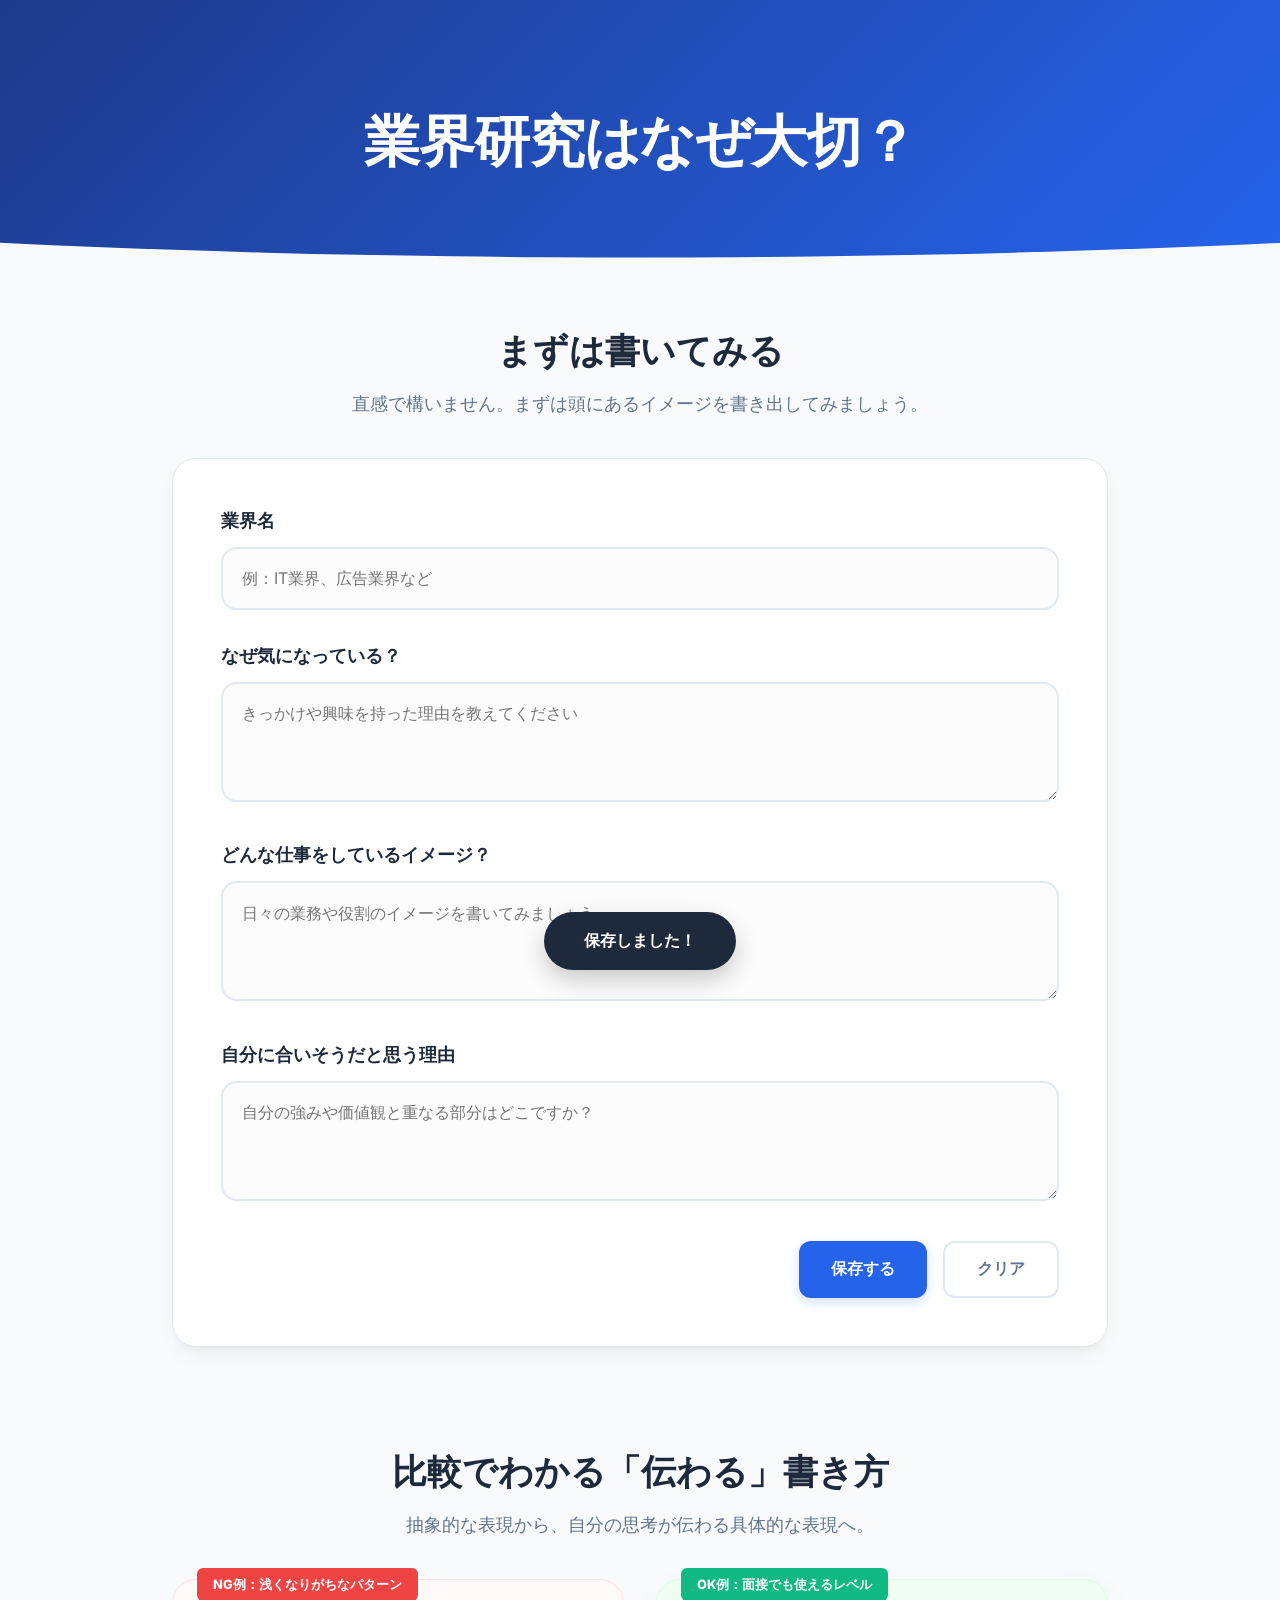
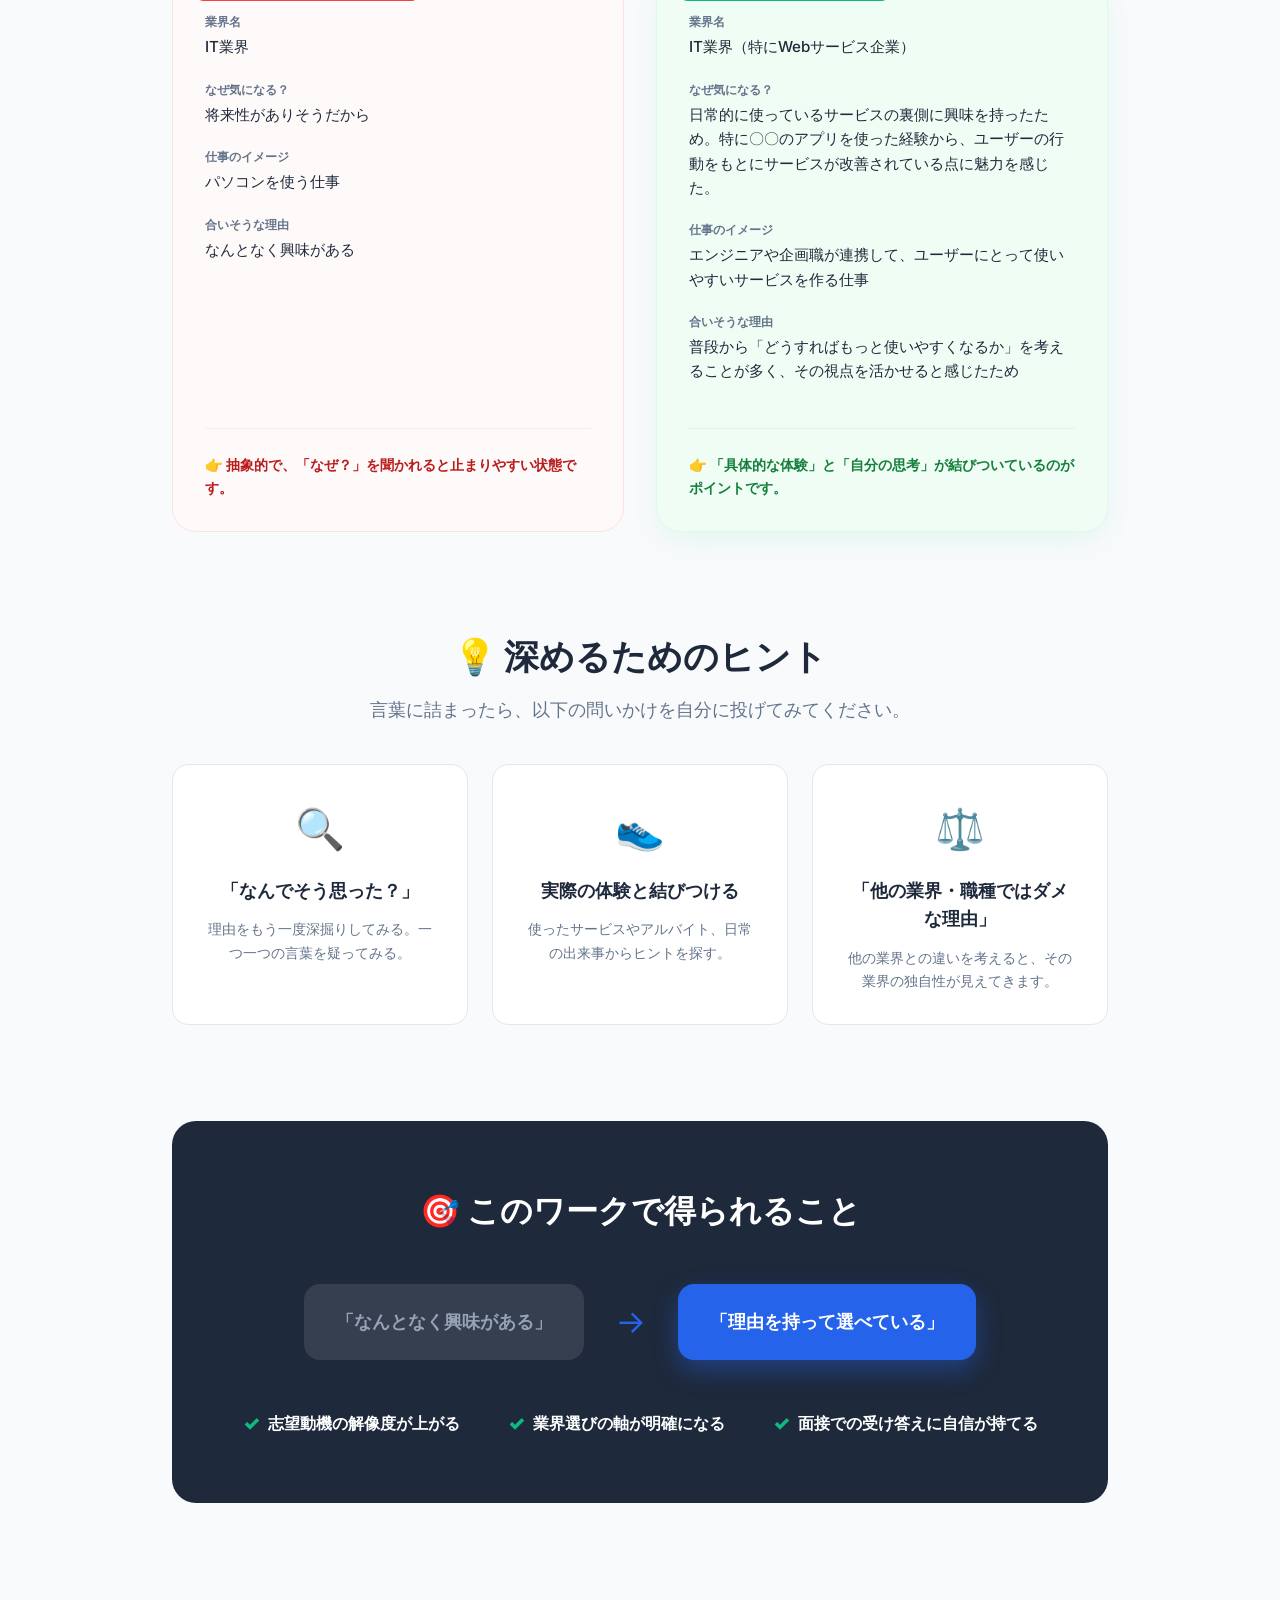
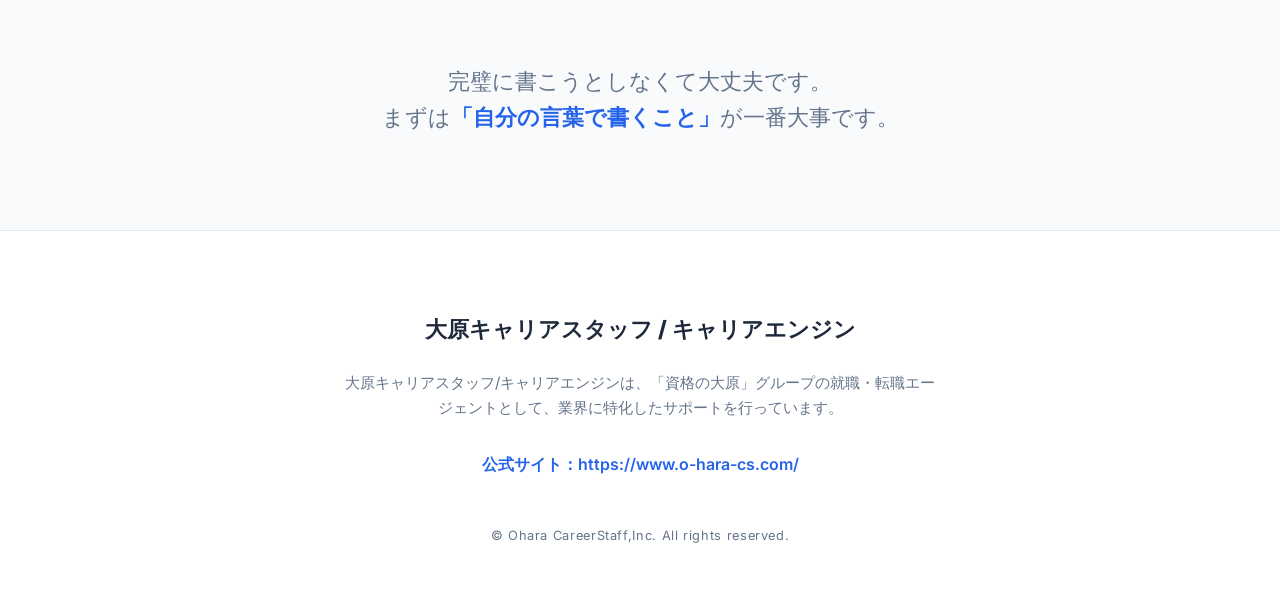
==== work1.html @ e0e8e4a2 "新しいページ導入" ====
<!DOCTYPE html>
<html lang="ja">

<head>
    <meta charset="UTF-8">
    <meta name="viewport" content="width=device-width, initial-scale=1.0">
    <title>業界研究ワーク①：気になる業界を言葉にする</title>
    <meta name="description" content="気になる業界を具体的に言語化するためのステップアップ・ワークシート。">
    <link rel="preconnect" href="https://fonts.googleapis.com">
    <link rel="preconnect" href="https://fonts.gstatic.com" crossorigin>
    <link
        href="https://fonts.googleapis.com/css2?family=Inter:wght@400;500;600;700;800&family=Outfit:wght@400;500;600;700;800&display=swap"
        rel="stylesheet">
    <link rel="stylesheet" href="work1.css">
</head>

<body>
    <header class="hero">
        <div class="container">
            <!-- <span class="badge">Workbook 01</span> -->
            <h1 class="hero-title">業界研究はなぜ大切？</h1>
            <!-- <p class="hero-subtitle">気になる業界を言葉にする</p> -->
        </div>
    </header>

    <main class="container">
        <!-- STEP 1 Section -->
        <section class="section animate-in">
            <div class="section-header">
                <h2 class="section-title">まずは書いてみる</h2>
                <p class="section-desc">直感で構いません。まずは頭にあるイメージを書き出してみましょう。</p>
            </div>

            <div class="worksheet-card">
                <form id="worksheet-form">
                    <div class="input-group">
                        <label for="industry-name">業界名</label>
                        <input type="text" id="industry-name" name="industry" placeholder="例：IT業界、広告業界など">
                    </div>
                    <div class="input-group">
                        <label for="why-interested">なぜ気になっている？</label>
                        <textarea id="why-interested" name="why" placeholder="きっかけや興味を持った理由を教えてください"></textarea>
                    </div>
                    <div class="input-group">
                        <label for="job-image">どんな仕事をしているイメージ？</label>
                        <textarea id="job-image" name="image" placeholder="日々の業務や役割のイメージを書いてみましょう"></textarea>
                    </div>
                    <div class="input-group">
                        <label for="why-suits">自分に合いそうだと思う理由</label>
                        <textarea id="why-suits" name="suits" placeholder="自分の強みや価値観と重なる部分はどこですか？"></textarea>
                    </div>

                    <div class="form-actions">
                        <button type="button" id="save-btn" class="btn btn-primary">保存する</button>
                        <button type="button" id="clear-btn" class="btn btn-outline">クリア</button>
                    </div>
                </form>
            </div>
        </section>

        <!-- Example Section -->
        <section class="section animate-in">
            <div class="section-header">
                <h2 class="section-title">比較でわかる「伝わる」書き方</h2>
                <p class="section-desc">抽象的な表現から、自分の思考が伝わる具体的な表現へ。</p>
            </div>

            <div class="example-grid">
                <!-- NG Example -->
                <div class="example-card ng">
                    <div class="card-badge">NG例：浅くなりがちなパターン</div>
                    <div class="example-content">
                        <div class="example-item">
                            <span class="item-label">業界名</span>
                            <p>IT業界</p>
                        </div>
                        <div class="example-item">
                            <span class="item-label">なぜ気になる？</span>
                            <p>将来性がありそうだから</p>
                        </div>
                        <div class="example-item">
                            <span class="item-label">仕事のイメージ</span>
                            <p>パソコンを使う仕事</p>
                        </div>
                        <div class="example-item">
                            <span class="item-label">合いそうな理由</span>
                            <p>なんとなく興味がある</p>
                        </div>
                    </div>
                    <div class="example-footer">
                        <p class="advice">👉 抽象的で、「なぜ？」を聞かれると止まりやすい状態です。</p>
                    </div>
                </div>

                <!-- OK Example -->
                <div class="example-card ok">
                    <div class="card-badge">OK例：面接でも使えるレベル</div>
                    <div class="example-content">
                        <div class="example-item">
                            <span class="item-label">業界名</span>
                            <p>IT業界（特にWebサービス企業）</p>
                        </div>
                        <div class="example-item">
                            <span class="item-label">なぜ気になる？</span>
                            <p>日常的に使っているサービスの裏側に興味を持ったため。特に〇〇のアプリを使った経験から、ユーザーの行動をもとにサービスが改善されている点に魅力を感じた。</p>
                        </div>
                        <div class="example-item">
                            <span class="item-label">仕事のイメージ</span>
                            <p>エンジニアや企画職が連携して、ユーザーにとって使いやすいサービスを作る仕事</p>
                        </div>
                        <div class="example-item">
                            <span class="item-label">合いそうな理由</span>
                            <p>普段から「どうすればもっと使いやすくなるか」を考えることが多く、その視点を活かせると感じたため</p>
                        </div>
                    </div>
                    <div class="example-footer">
                        <p class="advice">👉 「具体的な体験」と「自分の思考」が結びついているのがポイントです。</p>
                    </div>
                </div>
            </div>
        </section>

        <!-- Deep Dive Hints -->
        <section class="section animate-in">
            <div class="section-header">
                <h2 class="section-title">💡 深めるためのヒント</h2>
                <p class="section-desc">言葉に詰まったら、以下の問いかけを自分に投げてみてください。</p>
            </div>
            <div class="hint-grid">
                <div class="hint-card">
                    <div class="hint-icon">🔍</div>
                    <h3>「なんでそう思った？」</h3>
                    <p>理由をもう一度深掘りしてみる。一つ一つの言葉を疑ってみる。</p>
                </div>
                <div class="hint-card">
                    <div class="hint-icon">👟</div>
                    <h3>実際の体験と結びつける</h3>
                    <p>使ったサービスやアルバイト、日常の出来事からヒントを探す。</p>
                </div>
                <div class="hint-card">
                    <div class="hint-icon">⚖️</div>
                    <h3>「他の業界・職種ではダメな理由」</h3>
                    <p>他の業界との違いを考えると、その業界の独自性が見えてきます。</p>
                </div>
            </div>
        </section>

        <!-- Goals / Benefits -->
        <section class="section animate-in">
            <div class="goal-box">
                <h2 class="goal-title">🎯 このワークで得られること</h2>
                <div class="goal-flow">
                    <div class="flow-item from">「なんとなく興味がある」</div>
                    <div class="flow-arrow">→</div>
                    <div class="flow-item to">「理由を持って選べている」</div>
                </div>
                <ul class="benefit-list">
                    <li>志望動機の解像度が上がる</li>
                    <li>業界選びの軸が明確になる</li>
                    <li>面接での受け答えに自信が持てる</li>
                </ul>
            </div>
        </section>

        <div class="closing-message animate-in">
            <p>完璧に書こうとしなくて大丈夫です。<br>まずは<strong>「自分の言葉で書くこと」</strong>が一番大事です。</p>
        </div>
    </main>

    <footer class="main-footer">
        <div class="footer-container">
            <div class="brand-display">
                <span class="brand-text">大原キャリアスタッフ / キャリアエンジン</span>
            </div>
            <p class="footer-desc">大原キャリアスタッフ/キャリアエンジンは、「資格の大原」グループの就職・転職エージェントとして、業界に特化したサポートを行っています。</p>
            <div class="footer-links">
                <a href="https://www.o-hara-cs.com/" target="_blank">公式サイト：https://www.o-hara-cs.com/</a>
            </div>
            <p class="copyright">© Ohara CareerStaff,Inc. All rights reserved.</p>
        </div>
    </footer>

    <div id="toast" class="toast">保存しました！</div>

    <script src="work1.js"></script>
</body>

</html>
---- work1.css ----
:root {
    --primary: #2563eb;
    --primary-light: #60a5fa;
    --primary-dark: #1e40af;
    --accent: #f59e0b;
    --success: #10b981;
    --error: #ef4444;
    --bg-main: #f8fafc;
    --bg-white: #ffffff;
    --text-main: #1e293b;
    --text-muted: #64748b;
    --border: #e2e8f0;
    --radius-lg: 24px;
    --radius-md: 16px;
    --shadow: 0 10px 25px -5px rgba(0, 0, 0, 0.05), 0 8px 10px -6px rgba(0, 0, 0, 0.05);
    --shadow-hover: 0 20px 25px -5px rgba(0, 0, 0, 0.1), 0 10px 10px -5px rgba(0, 0, 0, 0.04);
}

* {
    margin: 0;
    padding: 0;
    box-sizing: border-box;
}

body {
    font-family: 'Inter', 'Outfit', -apple-system, sans-serif;
    color: var(--text-main);
    background-color: var(--bg-main);
    line-height: 1.6;
    overflow-x: hidden;
}

.container {
    max-width: 1000px;
    margin: 0 auto;
    padding: 0 2rem;
}

/* Hero Section */
.hero {
    background: linear-gradient(135deg, #1e3a8a 0%, #2563eb 100%);
    color: white;
    padding: 6rem 0 4rem;
    text-align: center;
    position: relative;
    margin-bottom: 4rem;
    clip-path: ellipse(150% 100% at 50% 0%);
}

.badge {
    background: rgba(255, 255, 255, 0.2);
    padding: 0.5rem 1.2rem;
    border-radius: 100px;
    font-size: 0.8rem;
    font-weight: 700;
    text-transform: uppercase;
    letter-spacing: 0.1em;
    display: inline-block;
    margin-bottom: 1.5rem;
    backdrop-filter: blur(4px);
}

.hero-title {
    font-family: 'Outfit', sans-serif;
    font-size: 3.5rem;
    font-weight: 800;
    margin-bottom: 0.5rem;
    letter-spacing: -0.02em;
}

.hero-subtitle {
    font-size: 1.5rem;
    opacity: 0.9;
    font-weight: 500;
}

/* Sections */
.section {
    margin-bottom: 6rem;
}

.section-header {
    margin-bottom: 2.5rem;
    text-align: center;
}

.section-title {
    font-size: 2.2rem;
    font-weight: 800;
    margin-bottom: 0.75rem;
    display: flex;
    align-items: center;
    justify-content: center;
    gap: 1rem;
}

.step-num {
    background: var(--primary);
    color: white;
    padding: 0.2rem 1rem;
    border-radius: 8px;
    font-size: 1rem;
}

.section-desc {
    color: var(--text-muted);
    font-size: 1.1rem;
    max-width: 600px;
    margin: 0 auto;
}

/* Worksheet Card */
.worksheet-card {
    background: var(--bg-white);
    border-radius: var(--radius-lg);
    padding: 3rem;
    box-shadow: var(--shadow);
    border: 1px solid var(--border);
}

.input-group {
    margin-bottom: 2rem;
}

.input-group label {
    display: block;
    font-weight: 700;
    margin-bottom: 0.75rem;
    color: var(--text-main);
    font-size: 1.1rem;
}

.input-group input, 
.input-group textarea {
    width: 100%;
    padding: 1.2rem;
    border: 2px solid var(--border);
    border-radius: var(--radius-md);
    font-family: inherit;
    font-size: 1rem;
    transition: all 0.3s ease;
    background: #fcfcfc;
}

.input-group input:focus, 
.input-group textarea:focus {
    outline: none;
    border-color: var(--primary);
    background: white;
    box-shadow: 0 0 0 4px rgba(37, 99, 235, 0.1);
}

.input-group textarea {
    min-height: 120px;
    resize: vertical;
}

.form-actions {
    display: flex;
    gap: 1rem;
    justify-content: flex-end;
}

.btn {
    padding: 1rem 2rem;
    border-radius: 12px;
    font-weight: 700;
    cursor: pointer;
    transition: all 0.2s ease;
    border: none;
    font-size: 1rem;
}

.btn-primary {
    background: var(--primary);
    color: white;
    box-shadow: 0 4px 12px rgba(37, 99, 235, 0.2);
}

.btn-primary:hover {
    background: var(--primary-dark);
    transform: translateY(-2px);
    box-shadow: 0 6px 15px rgba(37, 99, 235, 0.3);
}

.btn-outline {
    background: transparent;
    border: 2px solid var(--border);
    color: var(--text-muted);
}

.btn-outline:hover {
    background: var(--bg-main);
    border-color: var(--text-muted);
    color: var(--text-main);
}

/* Example Grid */
.example-grid {
    display: grid;
    grid-template-columns: 1fr 1fr;
    gap: 2rem;
}

.example-card {
    border-radius: var(--radius-lg);
    padding: 2rem;
    position: relative;
    display: flex;
    flex-direction: column;
    height: 100%;
}

.example-card.ng {
    background: #fffafa;
    border: 1px solid #fee2e2;
}

.example-card.ok {
    background: #f0fdf4;
    border: 1px solid #dcfce7;
    box-shadow: 0 10px 30px -5px rgba(16, 185, 129, 0.1);
}

.card-badge {
    position: absolute;
    top: -12px;
    left: 24px;
    padding: 0.4rem 1rem;
    border-radius: 6px;
    font-size: 0.8rem;
    font-weight: 800;
    color: white;
}

.ng .card-badge { background: var(--error); }
.ok .card-badge { background: var(--success); }

.example-content {
    flex: 1;
}

.example-item {
    margin-bottom: 1.25rem;
}

.item-label {
    display: block;
    font-size: 0.75rem;
    font-weight: 800;
    text-transform: uppercase;
    color: var(--text-muted);
    margin-bottom: 0.25rem;
}

.example-item p {
    font-weight: 500;
    font-size: 0.95rem;
}

.example-footer {
    margin-top: 1.5rem;
    padding-top: 1.5rem;
    border-top: 1px solid rgba(0, 0, 0, 0.05);
}

.advice {
    font-weight: 700;
    font-size: 0.9rem;
}

.ng .advice { color: #b91c1c; }
.ok .advice { color: #15803d; }

/* Hint Grid */
.hint-grid {
    display: grid;
    grid-template-columns: repeat(3, 1fr);
    gap: 1.5rem;
}

.hint-card {
    background: white;
    padding: 2rem;
    border-radius: var(--radius-md);
    text-align: center;
    border: 1px solid var(--border);
    transition: all 0.3s ease;
}

.hint-card:hover {
    transform: translateY(-5px);
    box-shadow: var(--shadow-hover);
}

.hint-icon {
    font-size: 2.5rem;
    margin-bottom: 1rem;
}

.hint-card h3 {
    font-size: 1.1rem;
    margin-bottom: 0.75rem;
}

.hint-card p {
    font-size: 0.9rem;
    color: var(--text-muted);
}

/* Goal Box */
.goal-box {
    background: #1e293b;
    color: white;
    padding: 4rem;
    border-radius: var(--radius-lg);
    text-align: center;
}

.goal-title {
    font-size: 2rem;
    margin-bottom: 3rem;
}

.goal-flow {
    display: flex;
    align-items: center;
    justify-content: center;
    gap: 2rem;
    margin-bottom: 3rem;
}

.flow-item {
    padding: 1.5rem 2rem;
    border-radius: 16px;
    font-weight: 800;
    font-size: 1.1rem;
}

.flow-item.from {
    background: rgba(255, 255, 255, 0.1);
    color: #94a3b8;
}

.flow-item.to {
    background: var(--primary);
    color: white;
    box-shadow: 0 10px 25px rgba(37, 99, 235, 0.4);
}

.flow-arrow {
    font-size: 2rem;
    color: var(--primary);
}

.benefit-list {
    list-style: none;
    display: flex;
    justify-content: center;
    gap: 3rem;
}

.benefit-list li {
    font-weight: 600;
    display: flex;
    align-items: center;
    gap: 0.5rem;
}

.benefit-list li::before {
    content: "✓";
    color: var(--success);
    font-weight: 900;
    font-size: 1.2rem;
}

/* Closing Message */
.closing-message {
    text-align: center;
    padding: 4rem 0 6rem;
    font-size: 1.4rem;
    color: var(--text-muted);
}

.closing-message strong {
    color: var(--primary);
}

/* Footer */
.main-footer {
    background: white;
    border-top: 1px solid var(--border);
    padding: 5rem 0 3rem;
    text-align: center;
}

.brand-display {
    margin-bottom: 1.5rem;
}

.brand-text {
    font-size: 1.4rem;
    font-weight: 800;
    color: var(--text-main);
}

.footer-desc {
    max-width: 600px;
    margin: 0 auto 2rem;
    color: var(--text-muted);
    font-size: 0.95rem;
}

.footer-links a {
    color: var(--primary);
    text-decoration: none;
    font-weight: 600;
}

.copyright {
    margin-top: 3rem;
    font-size: 0.8rem;
    color: var(--text-muted);
    letter-spacing: 0.05em;
}

/* Toast */
.toast {
    position: fixed;
    bottom: 30px;
    left: 50%;
    transform: translateX(-50%) translateY(100px);
    background: #1e293b;
    color: white;
    padding: 1rem 2.5rem;
    border-radius: 100px;
    font-weight: 600;
    z-index: 1000;
    transition: transform 0.4s cubic-bezier(0.175, 0.885, 0.32, 1.275);
    box-shadow: 0 10px 25px rgba(0, 0, 0, 0.2);
}

.toast.show {
    transform: translateX(-50%) translateY(0);
}

/* Animations */
.animate-in {
    opacity: 0;
    transform: translateY(30px);
    transition: all 0.8s ease-out;
}

.animate-in.visible {
    opacity: 1;
    transform: translateY(0);
}

/* Responsive */
@media (max-width: 768px) {
    .hero-title { font-size: 2.5rem; }
    .hero-subtitle { font-size: 1.1rem; }
    .example-grid { grid-template-columns: 1fr; }
    .hint-grid { grid-template-columns: 1fr; }
    .goal-flow { flex-direction: column; gap: 1rem; }
    .flow-arrow { transform: rotate(90deg); }
    .benefit-list { flex-direction: column; gap: 1rem; align-items: flex-start; }
    .goal-box { padding: 2.5rem 1.5rem; }
    .worksheet-card { padding: 1.5rem; }
}
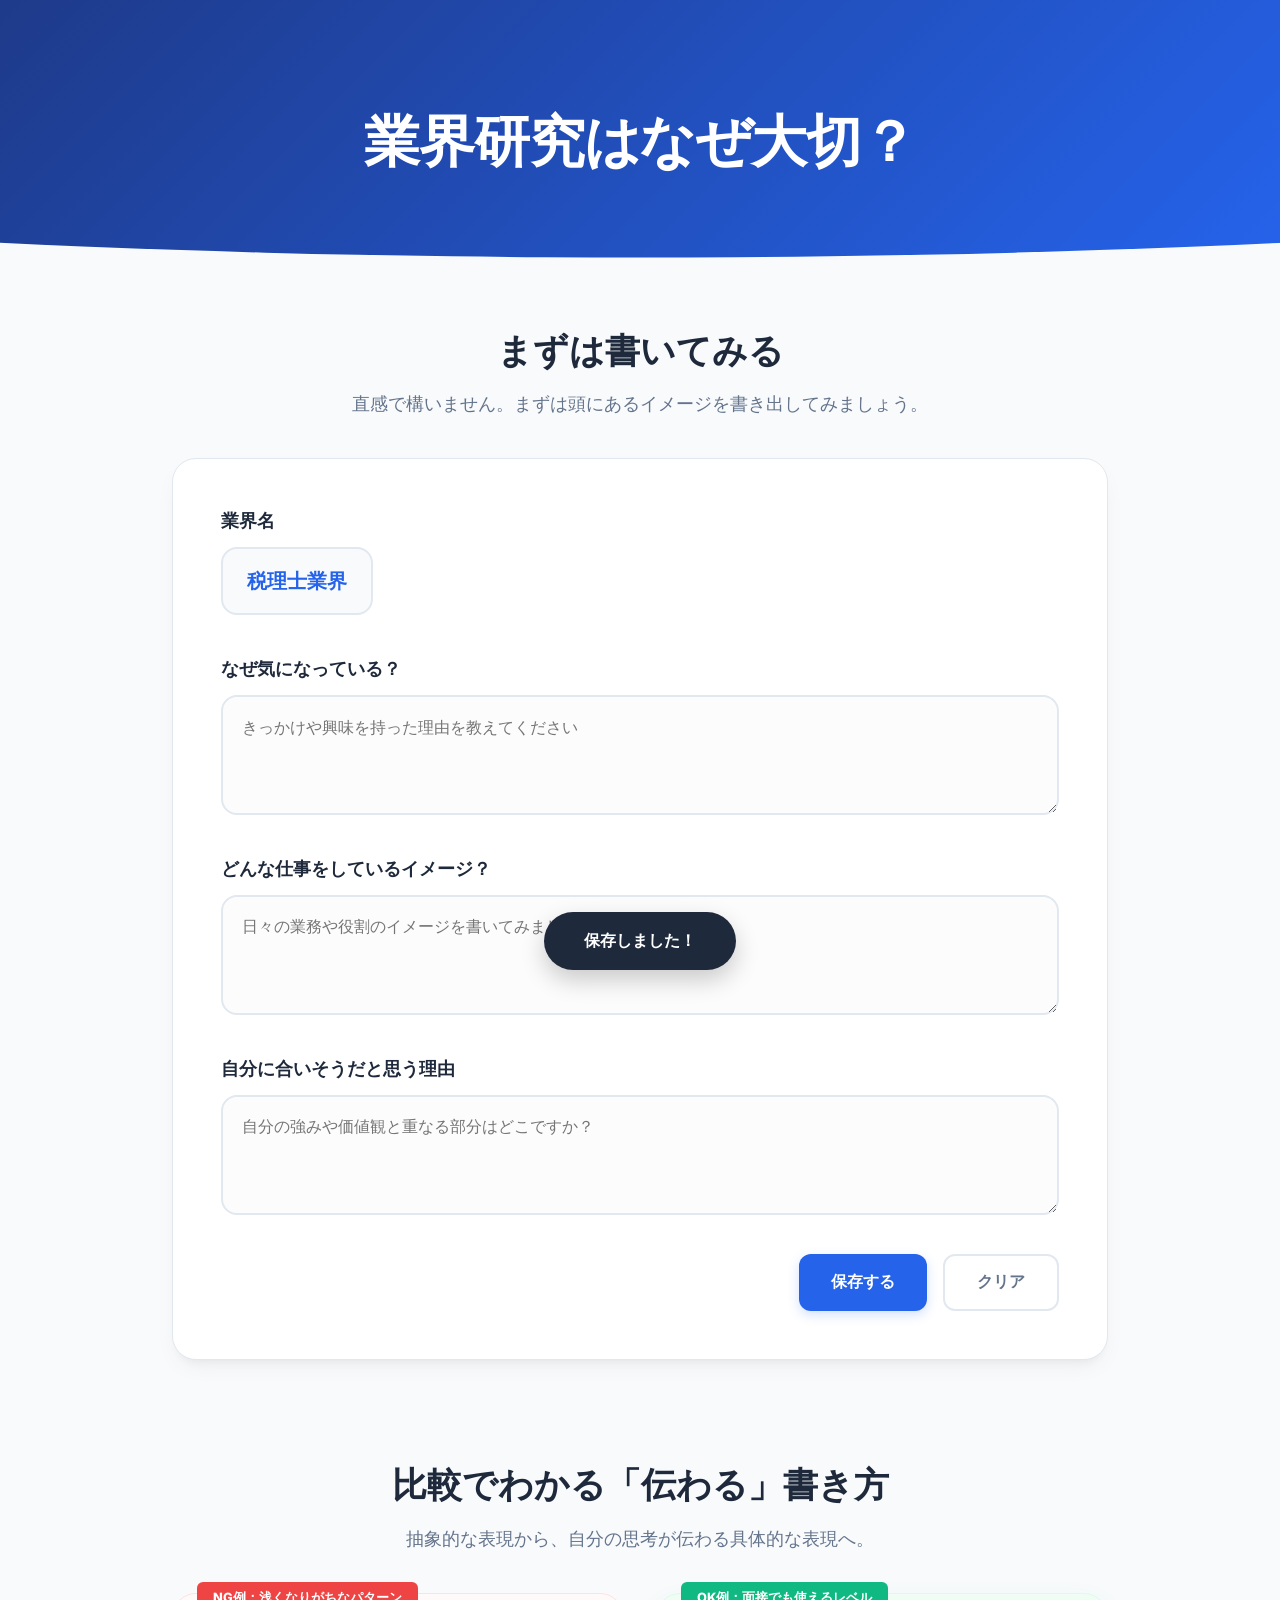
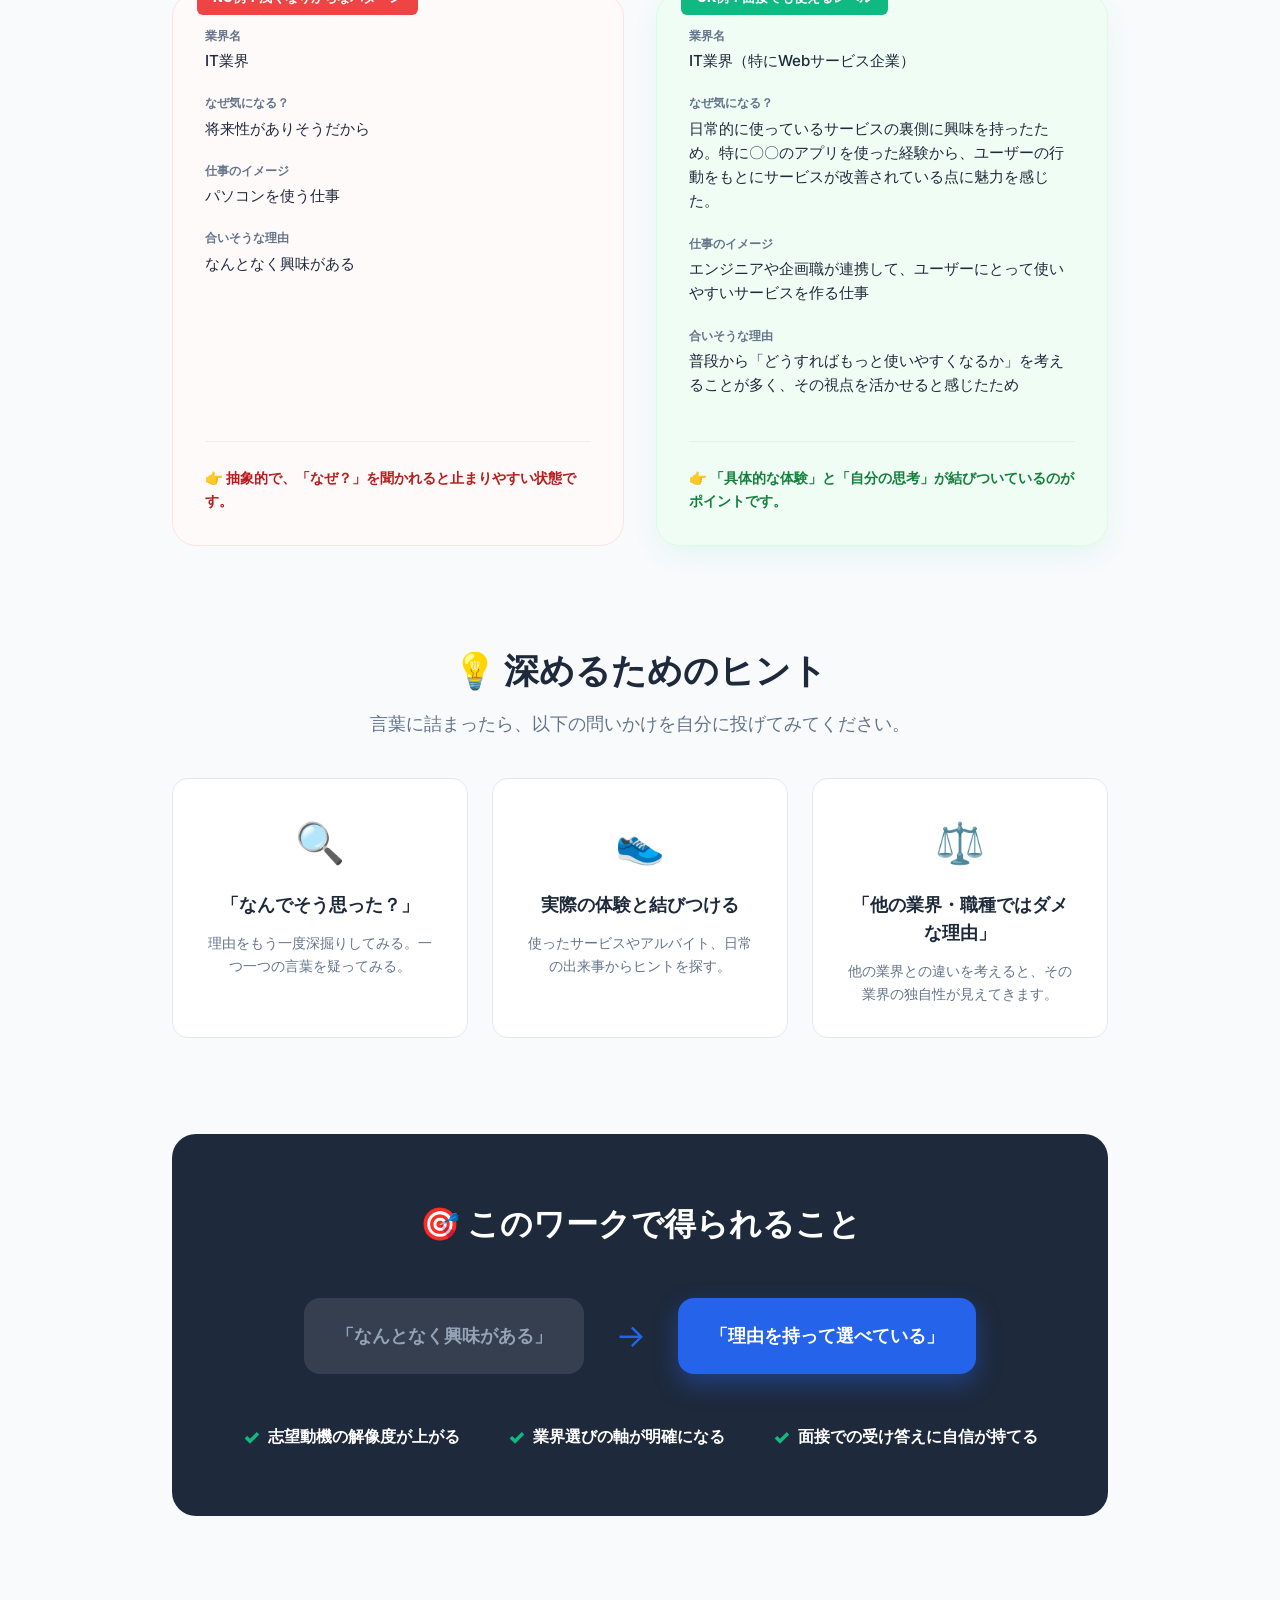
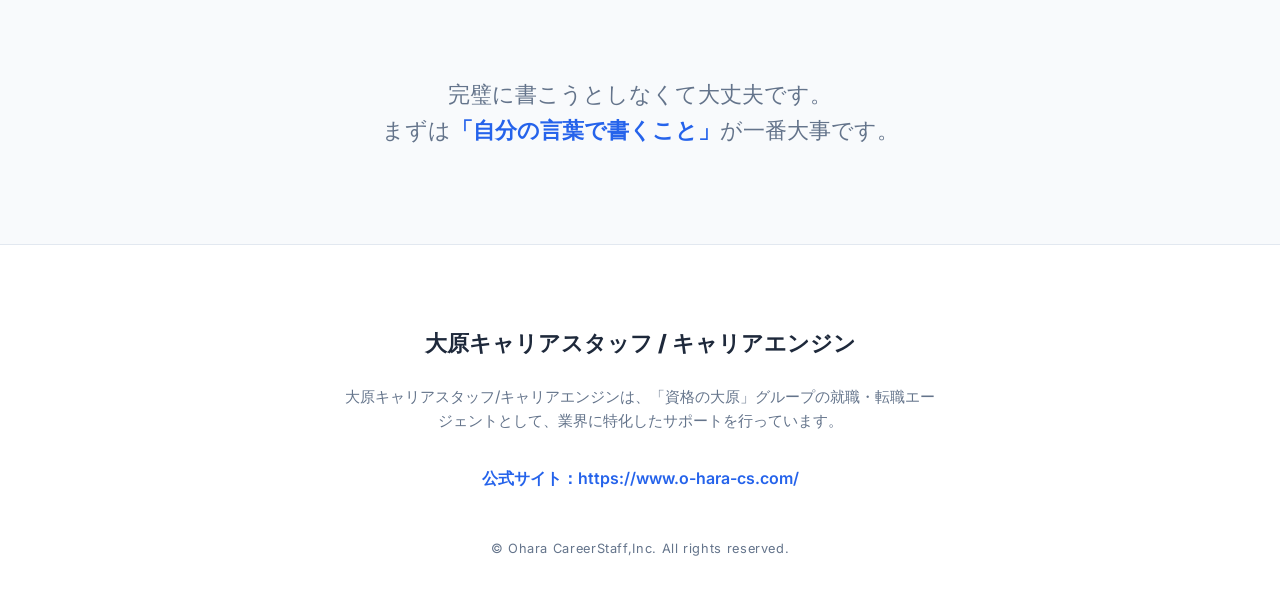
==== commit bae8b46e: "業界名修正" ====
--- a/work1.html
+++ b/work1.html
@@ -35,7 +35,8 @@
                 <form id="worksheet-form">
                     <div class="input-group">
                         <label for="industry-name">業界名</label>
-                        <input type="text" id="industry-name" name="industry" placeholder="例：IT業界、広告業界など">
+                        <div class="fixed-industry">税理士業界</div>
+                        <input type="hidden" name="industry" value="税理士業界">
                     </div>
                     <div class="input-group">
                         <label for="why-interested">なぜ気になっている？</label>
--- a/work1.css
+++ b/work1.css
@@ -150,6 +150,18 @@
     box-shadow: 0 0 0 4px rgba(37, 99, 235, 0.1);
 }
 
+.fixed-industry {
+    font-size: 1.25rem;
+    font-weight: 800;
+    color: var(--primary);
+    background: var(--bg-main);
+    padding: 1rem 1.5rem;
+    border-radius: var(--radius-md);
+    border: 2px solid var(--border);
+    display: inline-block;
+    margin-bottom: 0.5rem;
+}
+
 .input-group textarea {
     min-height: 120px;
     resize: vertical;
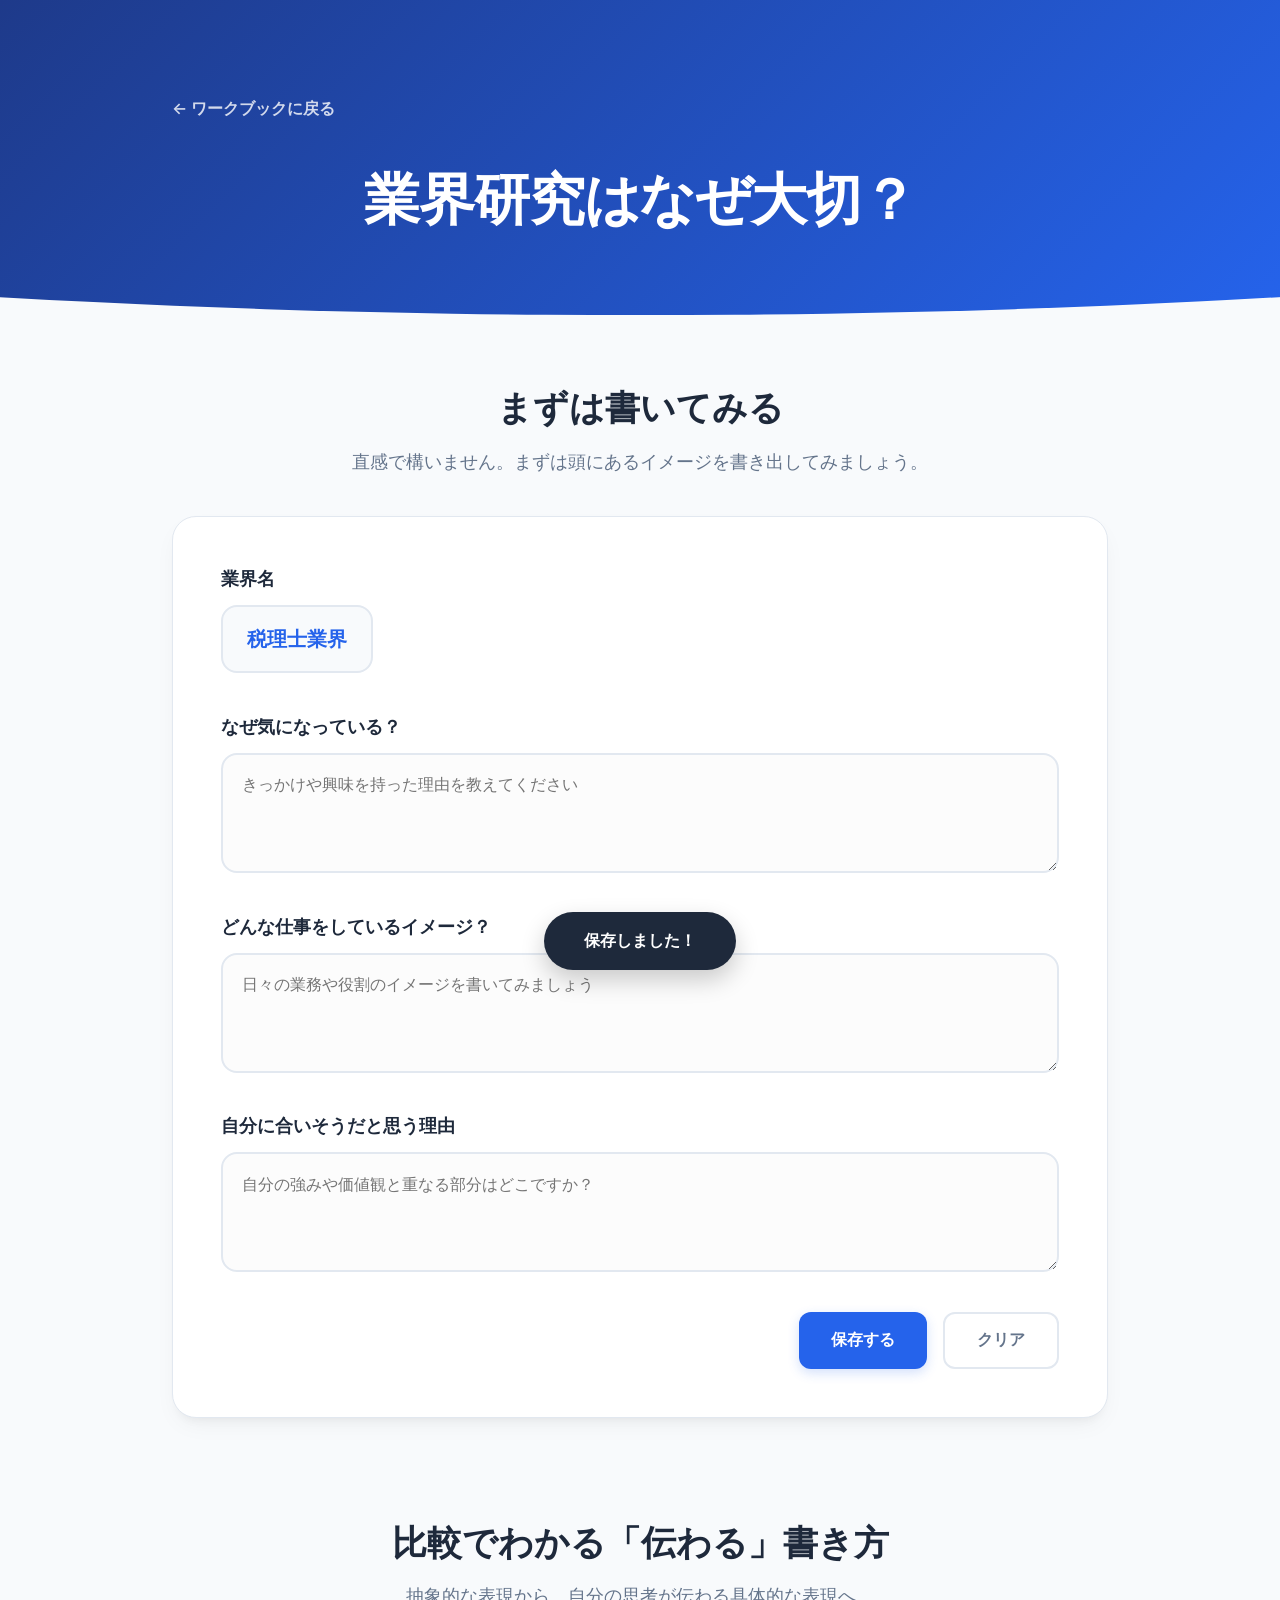
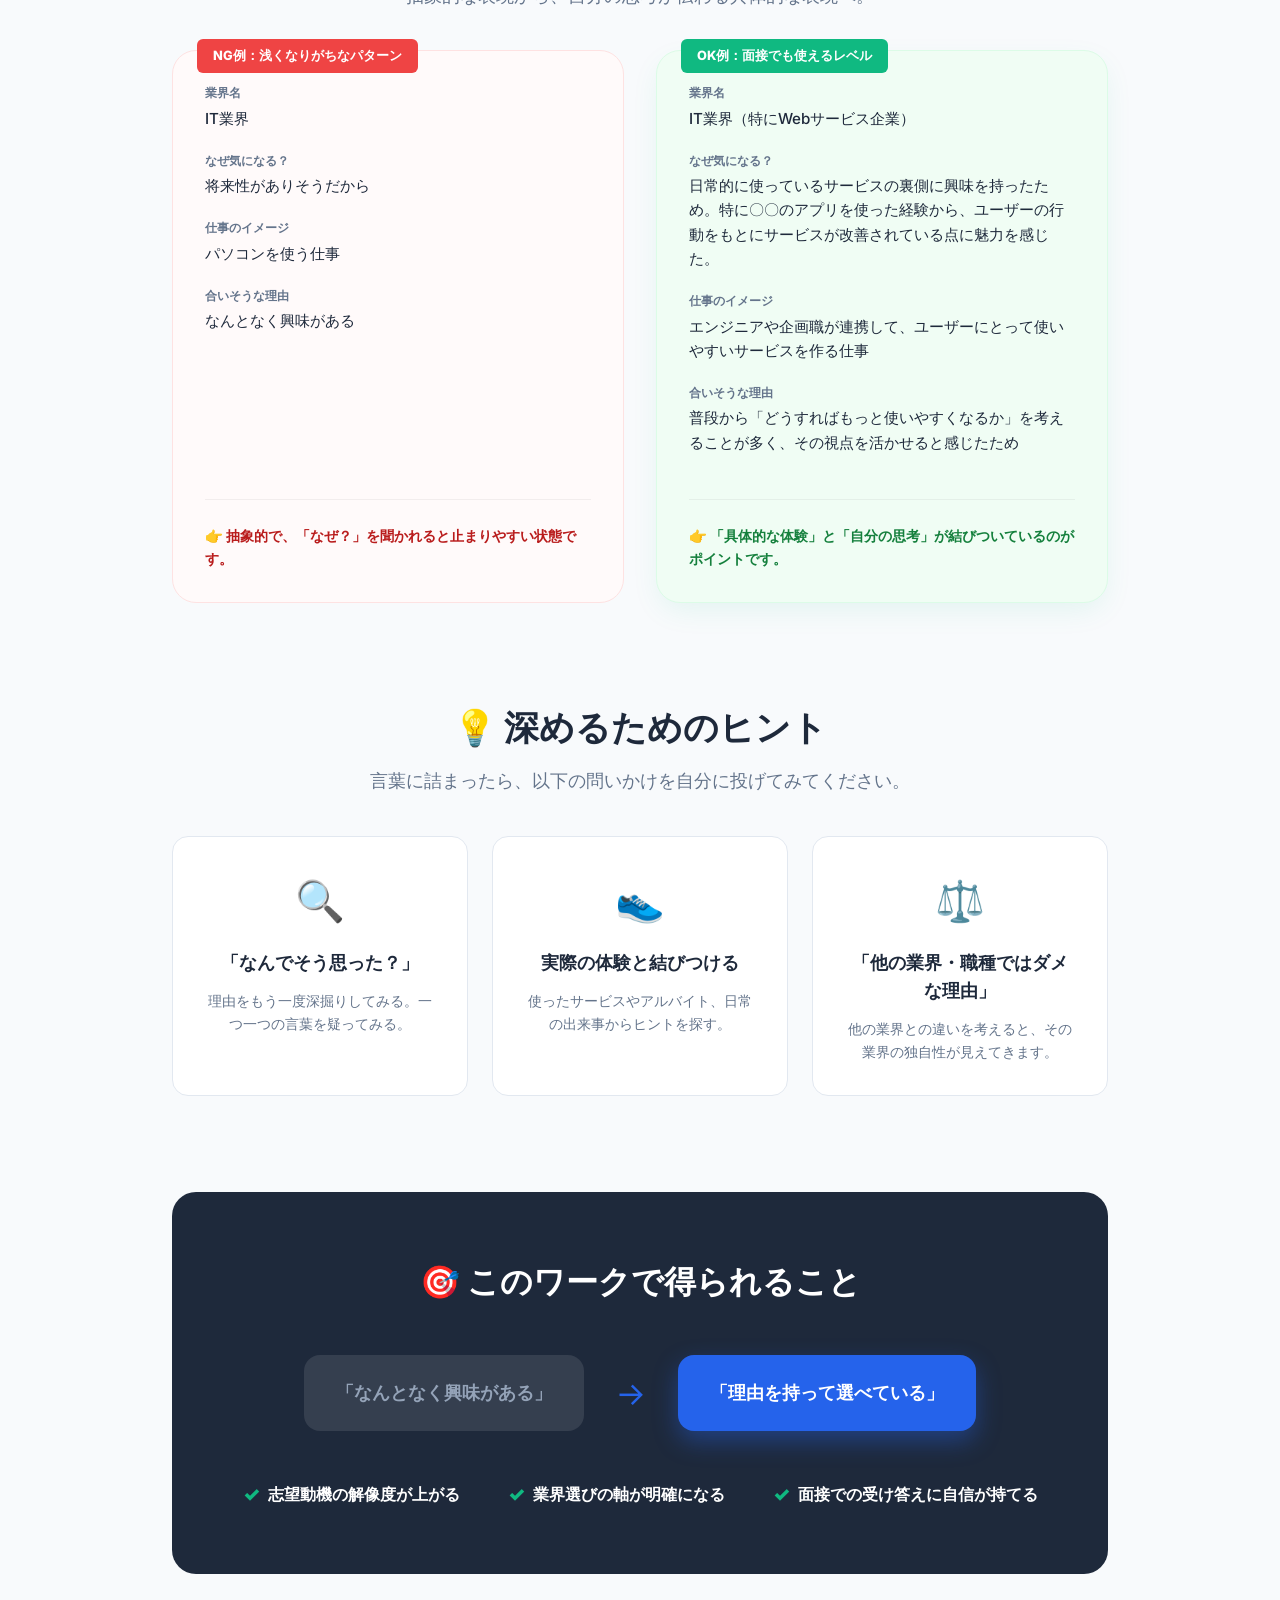
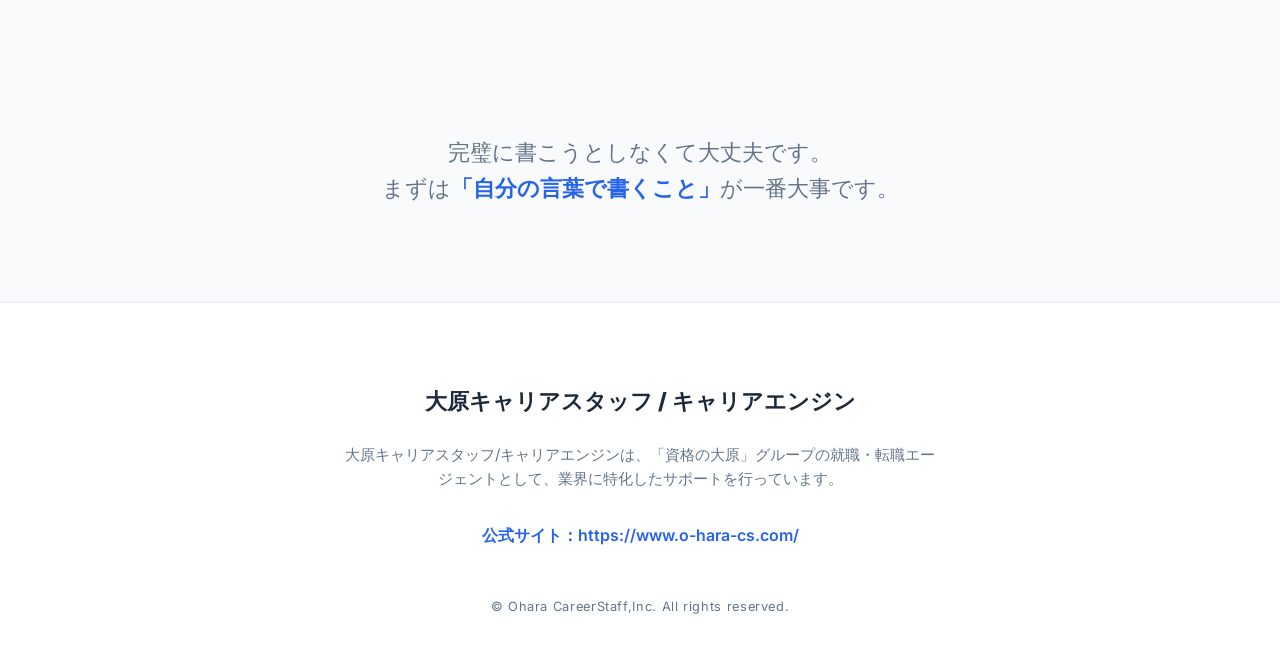
==== commit 99cb264b: "業界研究を始める前に OK・NG例の提示" ====
--- a/work1.html
+++ b/work1.html
@@ -17,6 +17,11 @@
 <body>
     <header class="hero">
         <div class="container">
+            <div style="text-align: left; margin-bottom: 2rem;">
+                <a href="index.html" style="color: rgba(255,255,255,0.8); text-decoration: none; font-weight: 600; display: inline-flex; align-items: center; gap: 0.5rem; transition: color 0.2s;">
+                    <span>← ワークブックに戻る</span>
+                </a>
+            </div>
             <!-- <span class="badge">Workbook 01</span> -->
             <h1 class="hero-title">業界研究はなぜ大切？</h1>
             <!-- <p class="hero-subtitle">気になる業界を言葉にする</p> -->
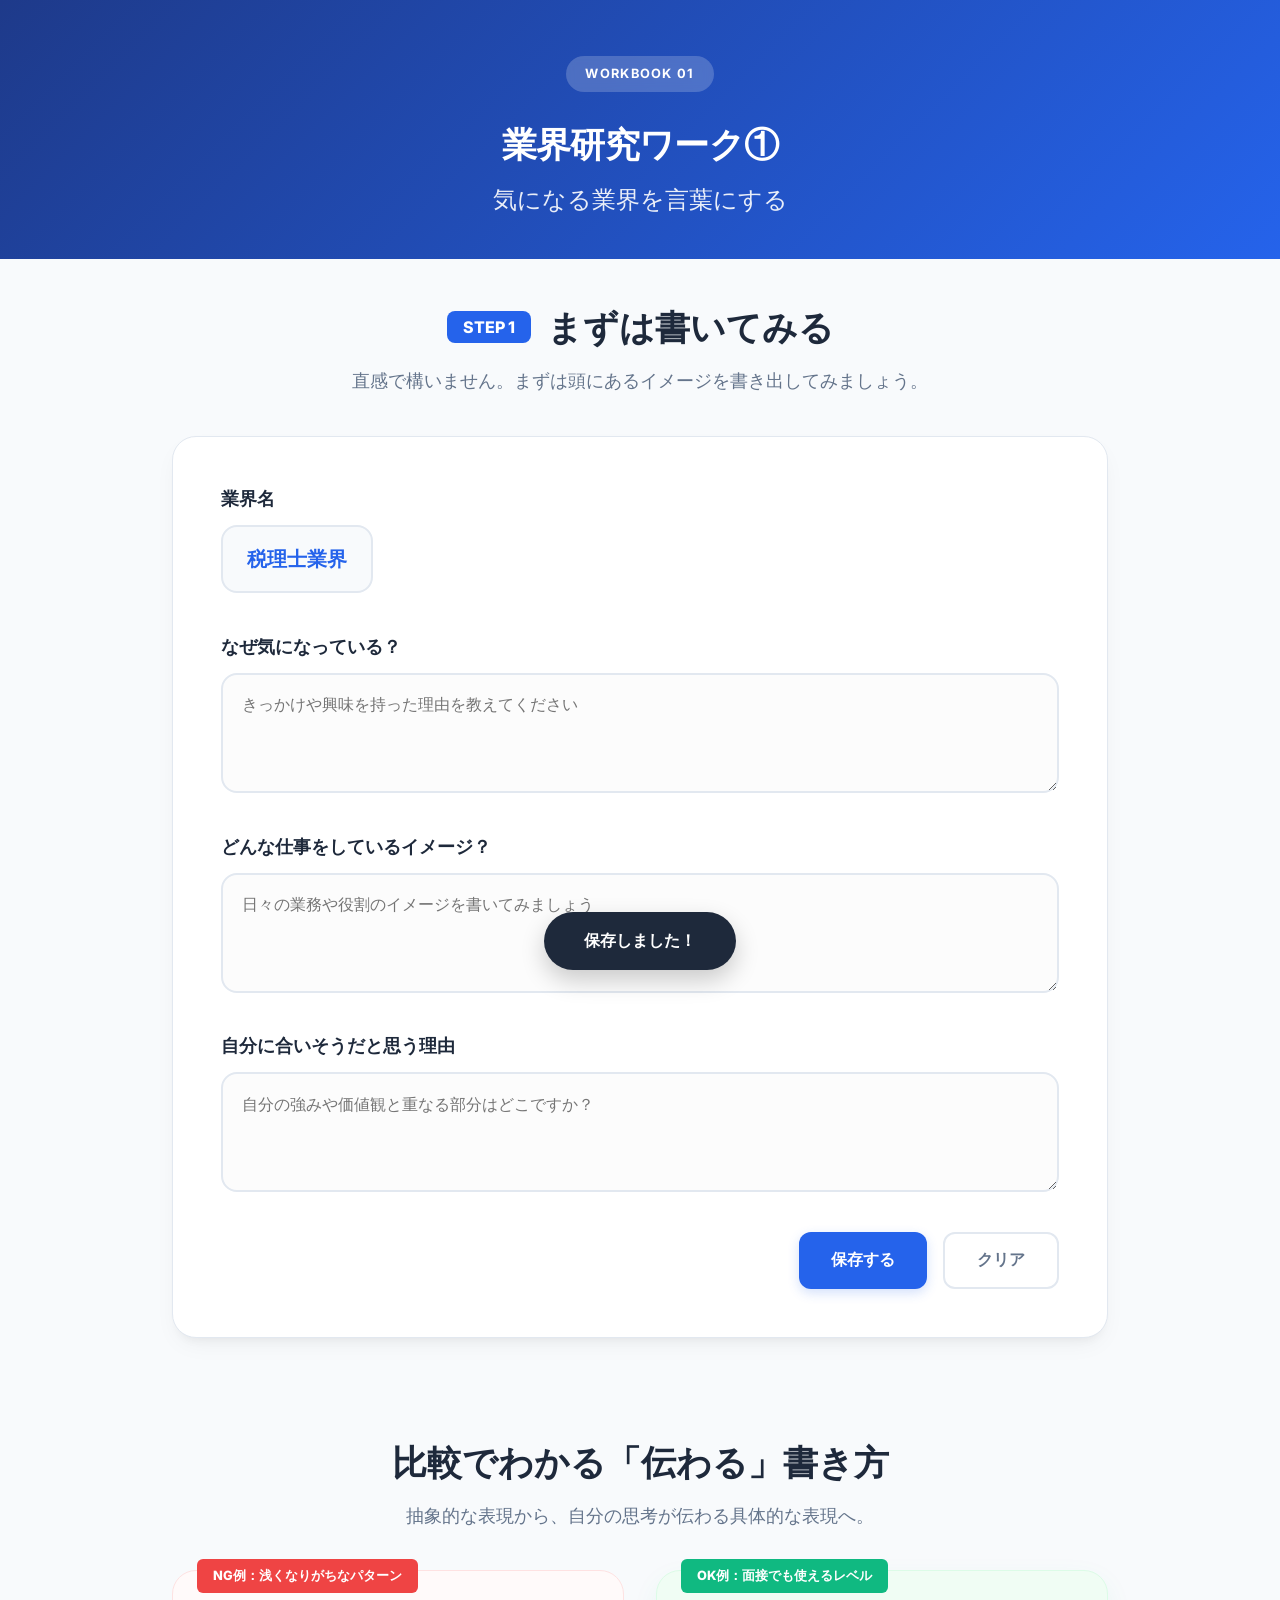
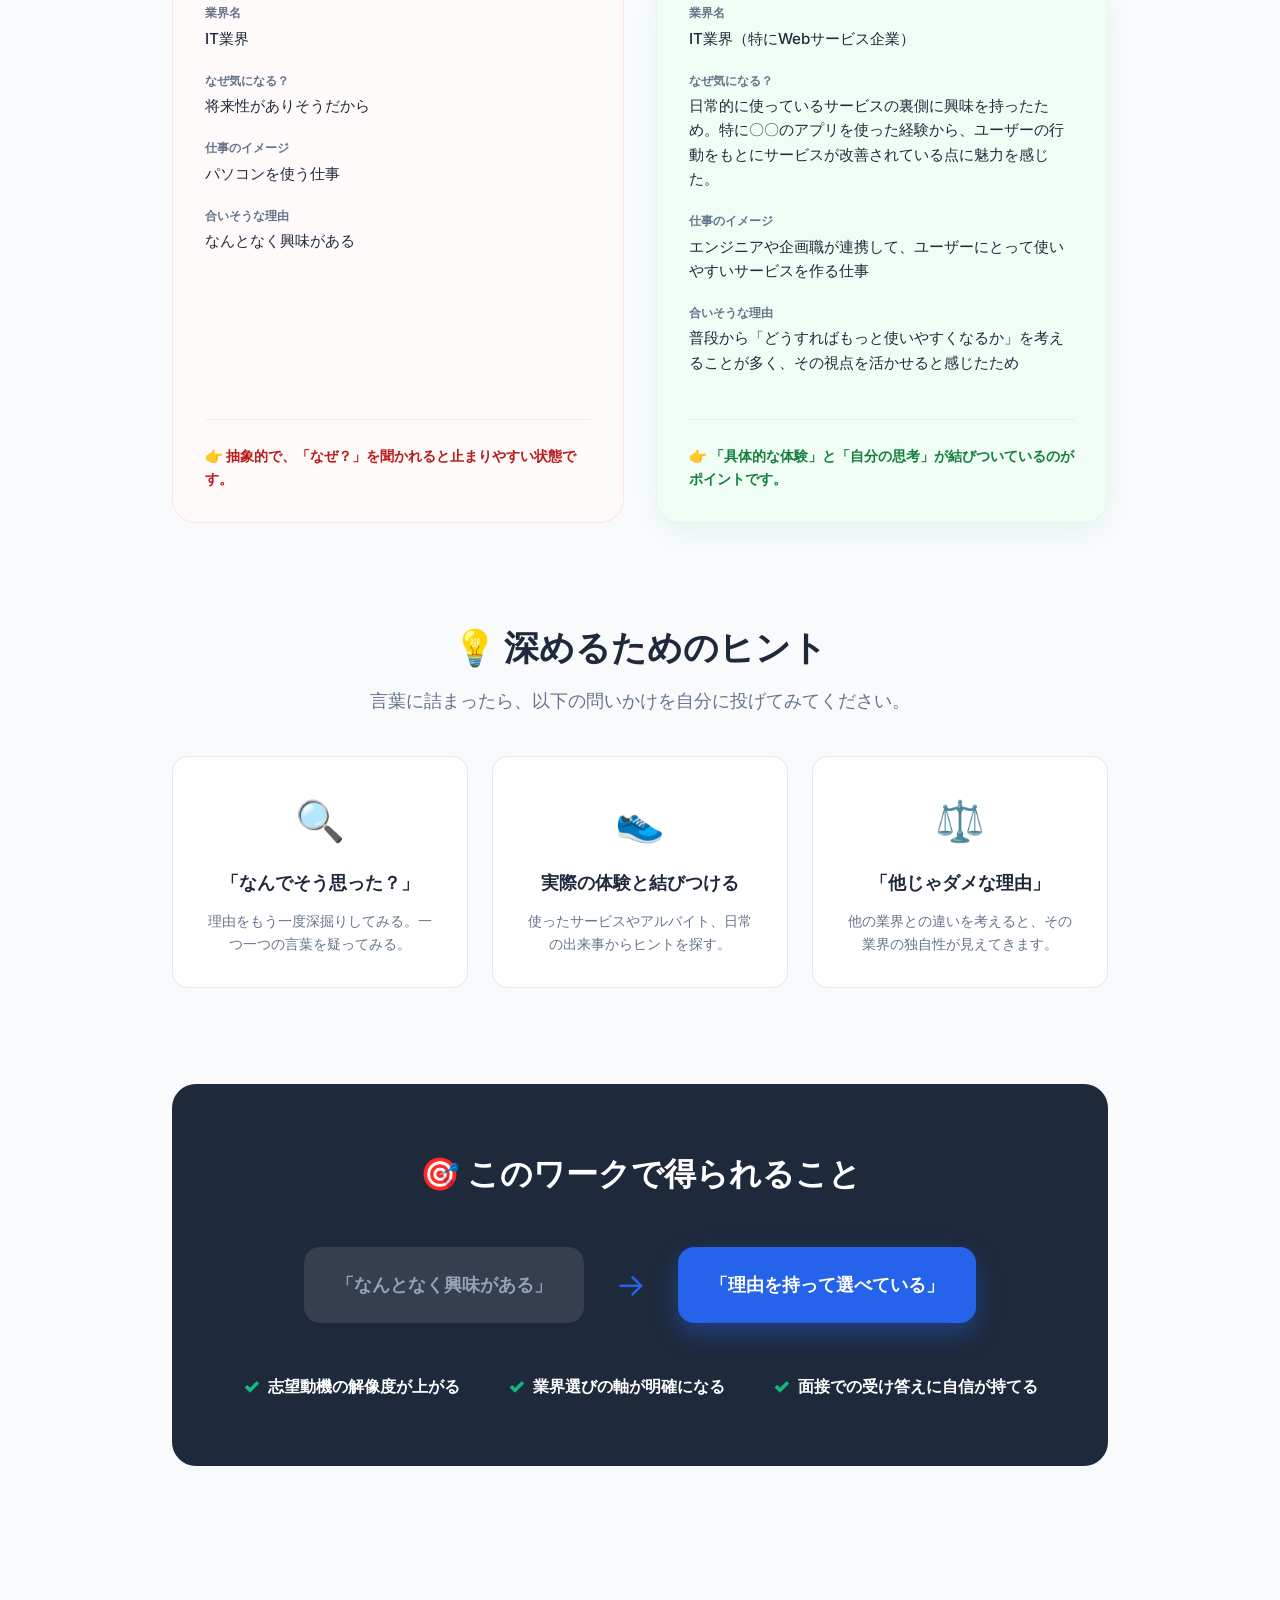
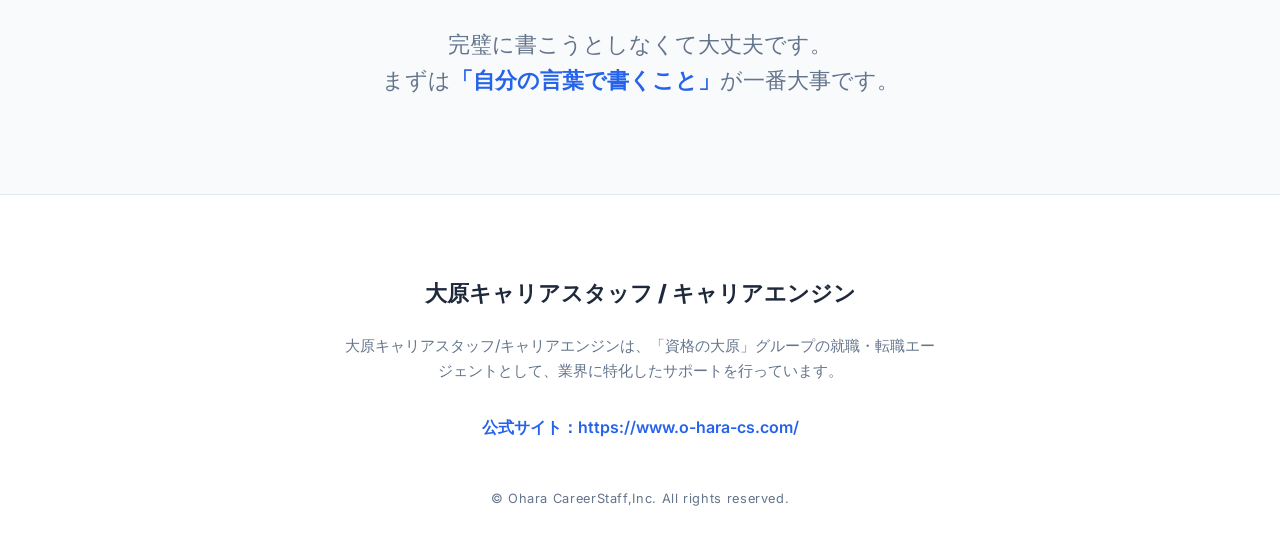
==== commit 7845554e: "修正" ====
--- a/work1.html
+++ b/work1.html
@@ -1,6 +1,5 @@
 <!DOCTYPE html>
 <html lang="ja">
-
 <head>
     <meta charset="UTF-8">
     <meta name="viewport" content="width=device-width, initial-scale=1.0">
@@ -8,23 +7,15 @@
     <meta name="description" content="気になる業界を具体的に言語化するためのステップアップ・ワークシート。">
     <link rel="preconnect" href="https://fonts.googleapis.com">
     <link rel="preconnect" href="https://fonts.gstatic.com" crossorigin>
-    <link
-        href="https://fonts.googleapis.com/css2?family=Inter:wght@400;500;600;700;800&family=Outfit:wght@400;500;600;700;800&display=swap"
-        rel="stylesheet">
+    <link href="https://fonts.googleapis.com/css2?family=Inter:wght@400;500;600;700;800&family=Outfit:wght@400;500;600;700;800&display=swap" rel="stylesheet">
     <link rel="stylesheet" href="work1.css">
 </head>
-
 <body>
     <header class="hero">
         <div class="container">
-            <div style="text-align: left; margin-bottom: 2rem;">
-                <a href="index.html" style="color: rgba(255,255,255,0.8); text-decoration: none; font-weight: 600; display: inline-flex; align-items: center; gap: 0.5rem; transition: color 0.2s;">
-                    <span>← ワークブックに戻る</span>
-                </a>
-            </div>
-            <!-- <span class="badge">Workbook 01</span> -->
-            <h1 class="hero-title">業界研究はなぜ大切？</h1>
-            <!-- <p class="hero-subtitle">気になる業界を言葉にする</p> -->
+            <span class="badge">Workbook 01</span>
+            <h1 class="hero-title">業界研究ワーク①</h1>
+            <p class="hero-subtitle">気になる業界を言葉にする</p>
         </div>
     </header>
 
@@ -32,7 +23,7 @@
         <!-- STEP 1 Section -->
         <section class="section animate-in">
             <div class="section-header">
-                <h2 class="section-title">まずは書いてみる</h2>
+                <h2 class="section-title"><span class="step-num">STEP 1</span> まずは書いてみる</h2>
                 <p class="section-desc">直感で構いません。まずは頭にあるイメージを書き出してみましょう。</p>
             </div>
 
@@ -55,7 +46,7 @@
                         <label for="why-suits">自分に合いそうだと思う理由</label>
                         <textarea id="why-suits" name="suits" placeholder="自分の強みや価値観と重なる部分はどこですか？"></textarea>
                     </div>
-
+                    
                     <div class="form-actions">
                         <button type="button" id="save-btn" class="btn btn-primary">保存する</button>
                         <button type="button" id="clear-btn" class="btn btn-outline">クリア</button>
@@ -145,7 +136,7 @@
                 </div>
                 <div class="hint-card">
                     <div class="hint-icon">⚖️</div>
-                    <h3>「他の業界・職種ではダメな理由」</h3>
+                    <h3>「他じゃダメな理由」</h3>
                     <p>他の業界との違いを考えると、その業界の独自性が見えてきます。</p>
                 </div>
             </div>
@@ -190,5 +181,4 @@
 
     <script src="work1.js"></script>
 </body>
-
-</html>+</html>
--- a/work1.css
+++ b/work1.css
@@ -40,11 +40,10 @@
 .hero {
     background: linear-gradient(135deg, #1e3a8a 0%, #2563eb 100%);
     color: white;
-    padding: 6rem 0 4rem;
+    padding: 3.5rem 0 2.5rem;
     text-align: center;
     position: relative;
-    margin-bottom: 4rem;
-    clip-path: ellipse(150% 100% at 50% 0%);
+    margin-bottom: 2.5rem;
 }
 
 .badge {
@@ -62,7 +61,7 @@
 
 .hero-title {
     font-family: 'Outfit', sans-serif;
-    font-size: 3.5rem;
+    font-size: 2.2rem;
     font-weight: 800;
     margin-bottom: 0.5rem;
     letter-spacing: -0.02em;
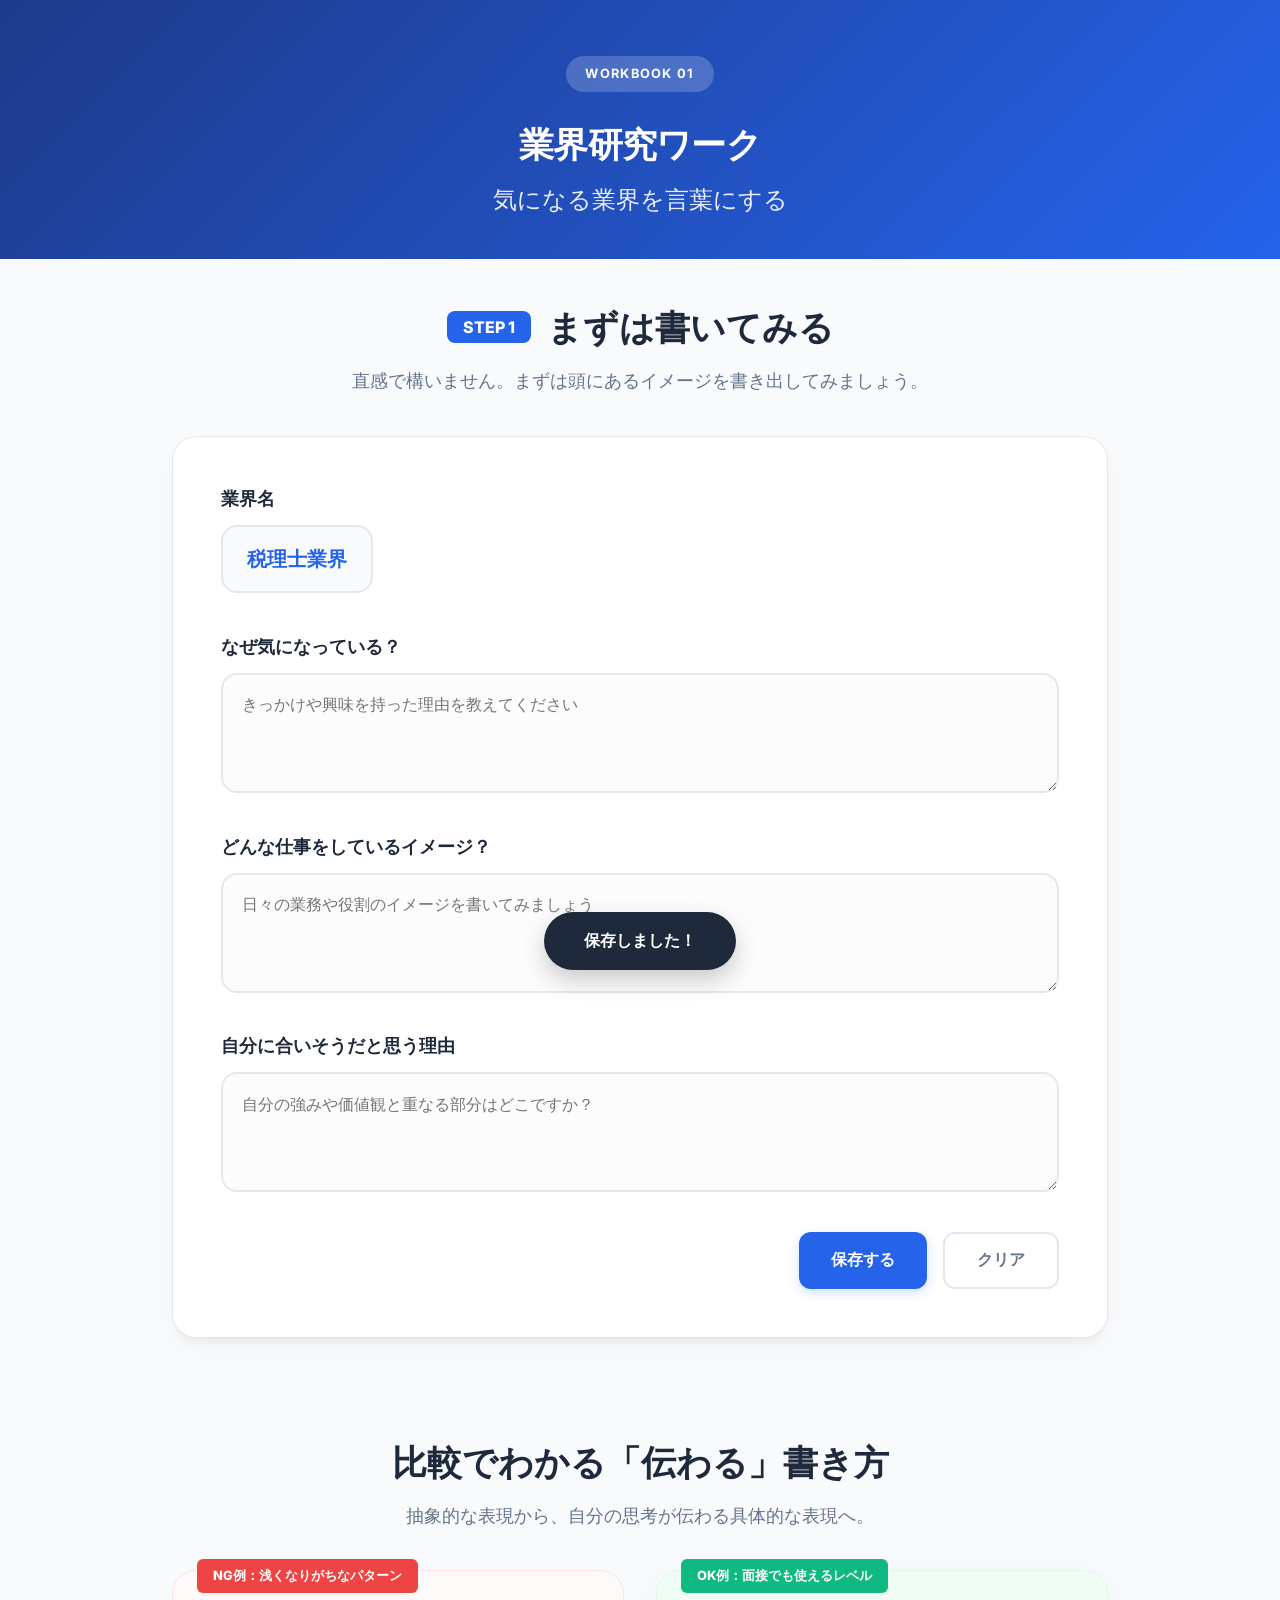
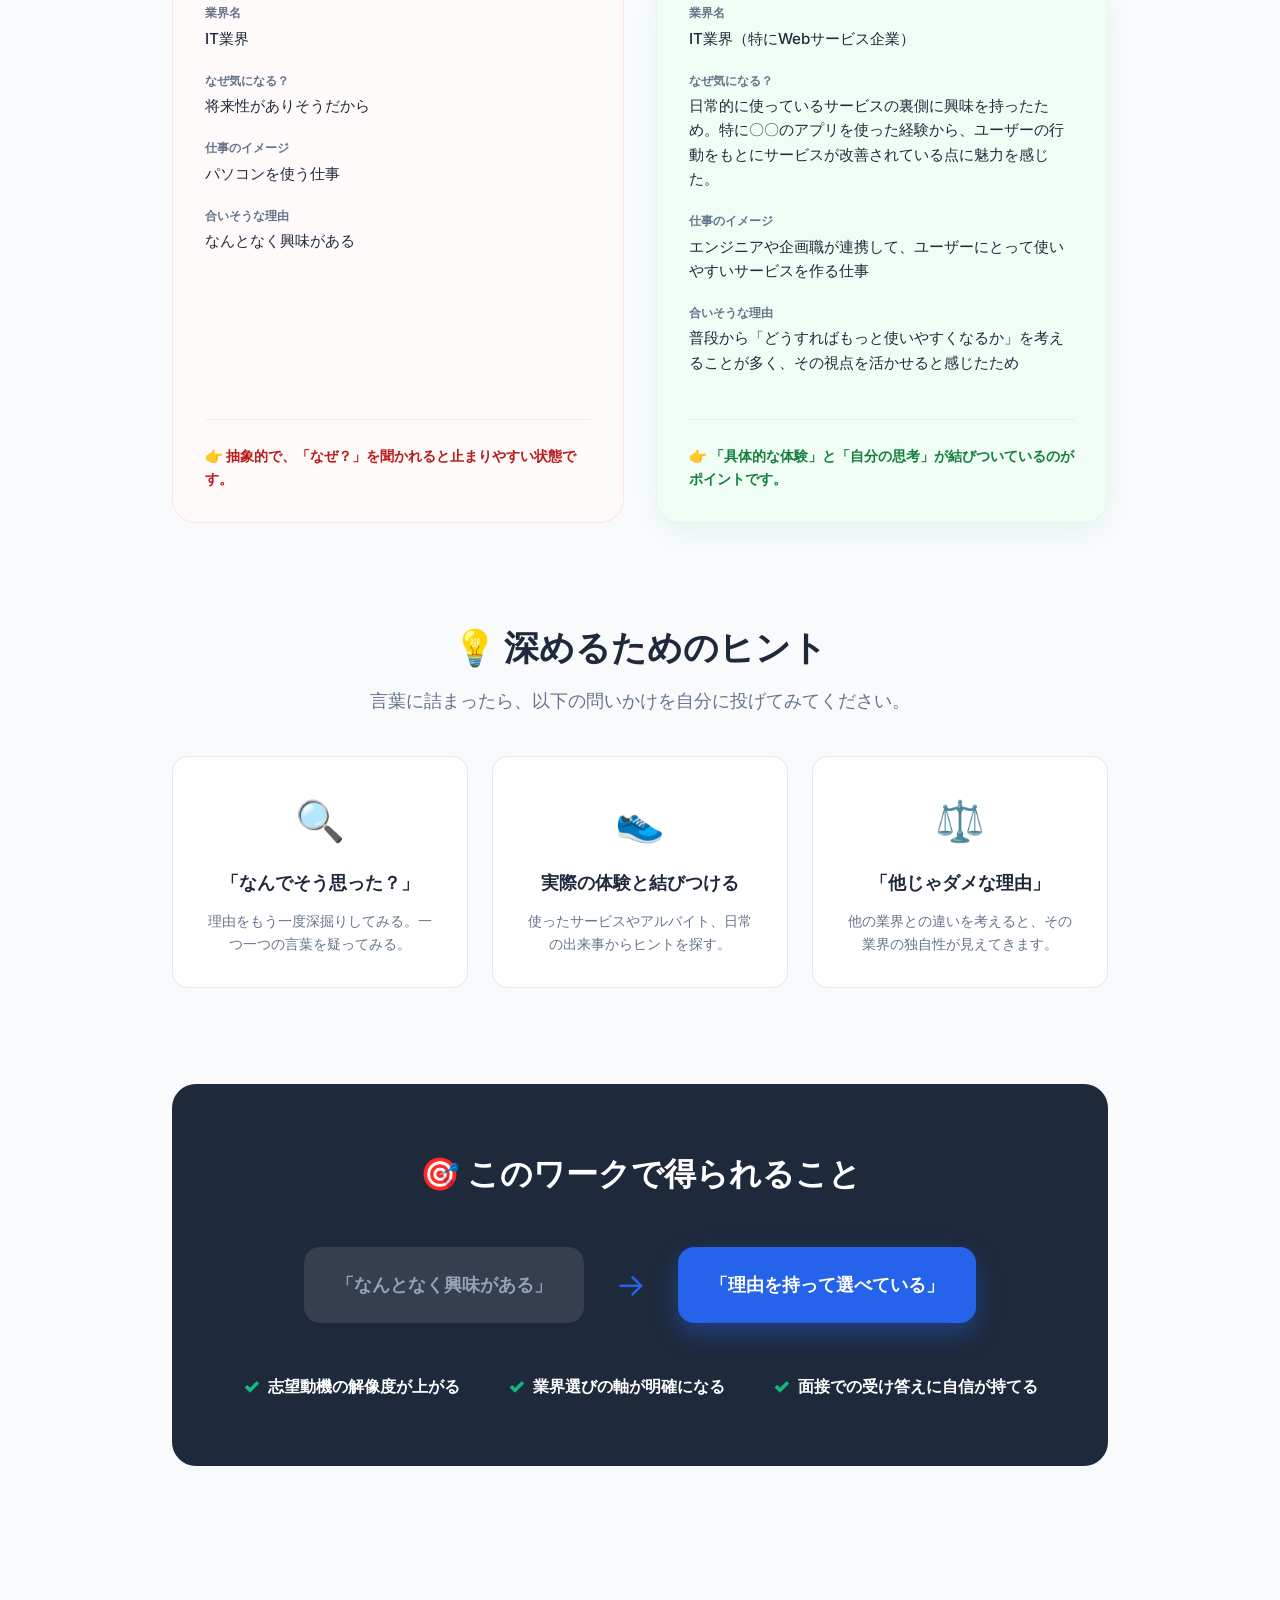
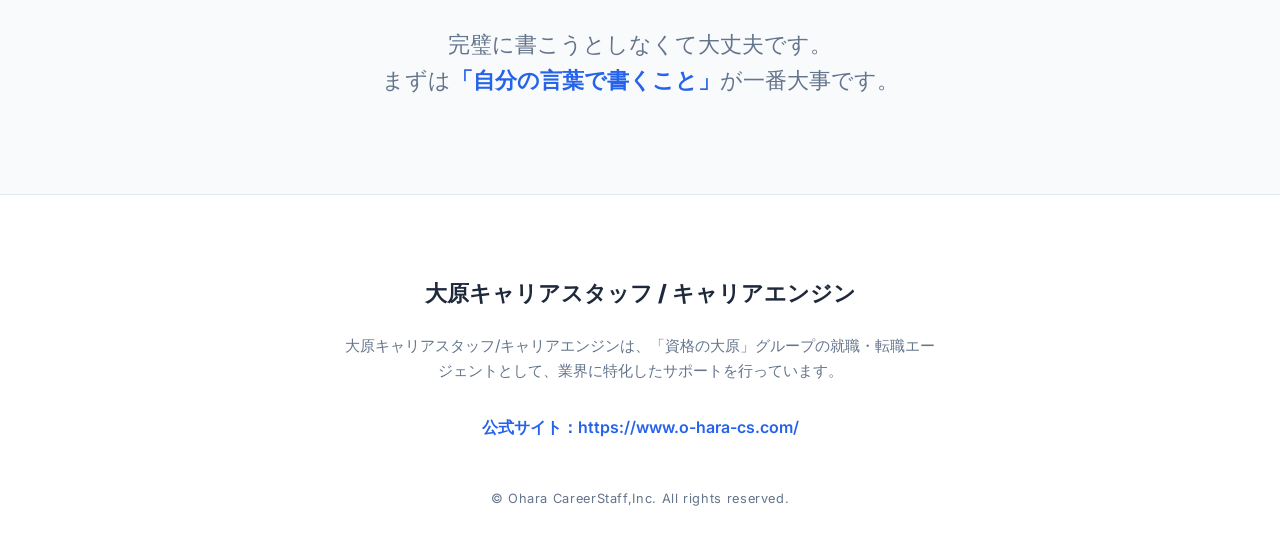
==== commit a3c9072d: "修正" ====
--- a/work1.html
+++ b/work1.html
@@ -14,7 +14,7 @@
     <header class="hero">
         <div class="container">
             <span class="badge">Workbook 01</span>
-            <h1 class="hero-title">業界研究ワーク①</h1>
+            <h1 class="hero-title">業界研究ワーク</h1>
             <p class="hero-subtitle">気になる業界を言葉にする</p>
         </div>
     </header>
